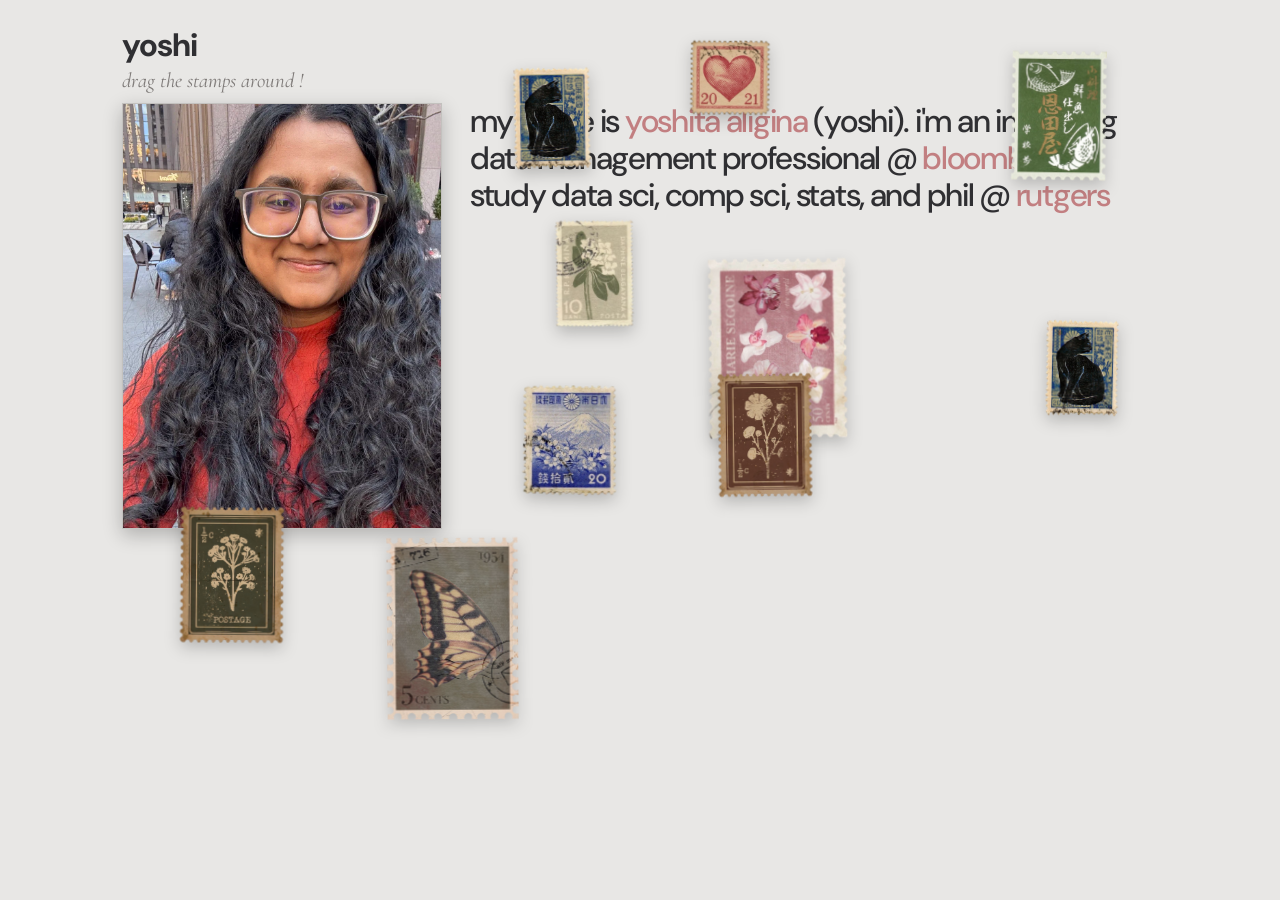
==== index.html @ 809a3d8d "restyle" ====
<!DOCTYPE html>
<html lang="en">
<head>
    <meta charset="UTF-8">
    <meta name="viewport" content="width=device-width, initial-scale=1.0">
    <title>Yoshi</title>
    <link href="https://fonts.googleapis.com/css2?family=DM+Sans:wght@400;500;700&family=Cormorant+Garamond:ital,wght@1,400;1,500&display=swap" rel="stylesheet">
    <link rel="stylesheet" href="style.css">
</head>
<body>
    <main class="editorial">
        <header class="intro-header">
            <h1>yoshi</h1>
            <p>drag the stamps around !</p>
        </header>

        <div class="hero">
            <div class="photo-wrap">
                <img src="images/yoshipfp.png" alt="Yoshita Aligina">
            </div>

            <div class="statement" id="statement">
                <p>my name is <span class="accent">yoshita aligina</span> (yoshi). i'm an incoming data management professional @ <span class="accent">bloomberg</span>. i study data sci, comp sci, stats, and phil @ <span class="accent">rutgers</span></p>
            </div>
        </div>

        <img class="stamp stamp-1" src="images/S1.png" alt="Decorative stamp 1" data-depth="1.2">
        <img class="stamp stamp-2" src="images/S2.png" alt="Decorative stamp 2" data-depth="0.6">
        <img class="stamp stamp-3" src="images/S3.png" alt="Decorative stamp 3" data-depth="0.9">
        <img class="stamp stamp-4" src="images/S4.png" alt="Decorative stamp 4" data-depth="1.4">
        <img class="stamp stamp-5" src="images/S5.png" alt="Decorative stamp 5" data-depth="0.7">
        <img class="stamp stamp-6" src="images/S6.png" alt="Decorative stamp 6" data-depth="1.1">
        <img class="stamp stamp-7" src="images/s7.png" alt="Decorative stamp 7" data-depth="0.5">
        <a class="stamp-link stamp-8-link" href="https://www.linkedin.com/in/yoshitaaligina/" target="_blank" rel="noopener noreferrer" aria-label="LinkedIn" data-depth="0.8">
            <img class="stamp stamp-8" src="images/s8.png" alt="LinkedIn stamp">
            <span class="stamp-hover-label">linkedin</span>
        </a>
        <a class="stamp-link stamp-9-link" href="https://docs.google.com/document/d/1sLyOLnfKQ4cF6L6sdd2yjP68HnDcfu0jtBPwLNmwqG8/edit?tab=t.0" target="_blank" rel="noopener noreferrer" aria-label="Resume" data-depth="1.0">
            <img class="stamp stamp-9" src="images/s9.png" alt="Resume stamp">
            <span class="stamp-hover-label">resume</span>
        </a>
        <a class="stamp-link stamp-about-link" href="about.html" aria-label="About me" data-depth="0.9">
            <img class="stamp stamp-about" src="images/S1.png" alt="About me stamp">
            <span class="stamp-hover-label">about me</span>
        </a>
    </main>

    <script src="main.js"></script>
</body>
</html>
---- style.css ----
* { margin: 0; padding: 0; box-sizing: border-box; }

:root {
    --bg: #e8e7e5;
    --ink: #2f2f32;
    --muted: #7f7b79;
    --accent: #c27f81;
    --soft-shadow: 0 6px 18px rgba(0, 0, 0, 0.24);
}

body {
    min-height: 100vh;
    font-family: 'DM Sans', sans-serif;
    color: var(--ink);
    background: var(--bg);
    overflow-x: hidden;
}

/* ─── Editorial layout (single column, stamps float over everything) ─── */
.editorial {
    position: relative;
    width: min(1100px, 100%);
    margin: 0 auto;
    padding: 30px 32px 80px;
    min-height: 100vh;
}

.intro-header h1 {
    font-size: clamp(1.9rem, 2.5vw, 2.9rem);
    line-height: 0.95;
    font-weight: 700;
    letter-spacing: -0.03em;
    margin-bottom: 8px;
}

.intro-header p {
    font-family: 'Cormorant Garamond', serif;
    font-style: italic;
    font-size: clamp(1.3rem, 1.6vw, 1.7rem);
    color: var(--muted);
}

.hero {
    display: flex;
    align-items: flex-start;
    gap: 28px;
    margin-top: 10px;
}

.photo-wrap {
    flex-shrink: 0;
    width: min(88%, 320px);
    border: 1px solid #c3c1be;
    box-shadow: var(--soft-shadow);
    position: relative;
    z-index: 2;
}

.photo-wrap img { width: 100%; height: auto; display: block; }

/* ─── Statement (pretext-managed text reflow area) ─── */
.statement {
    position: relative;
    flex: 1;
    min-width: 0;
    font-size: clamp(1.65rem, 2.5vw, 2.95rem);
    font-weight: 500;
    letter-spacing: -0.04em;
    line-height: 1.15;
    z-index: 1;
}

.statement p { margin: 0; }
.statement p + p { margin-top: 6px; }
.statement .accent { color: var(--accent); }

/* Pretext-rendered words (when JS takes over) */
.statement.pretext-active p { display: none; }

.flow-line {
    position: absolute;
    white-space: nowrap;
    will-change: transform;
}

/* ─── Stamps (scattered around the face) ─── */
.stamp-link {
    position: absolute;
    display: inline-block;
    line-height: 0;
    text-decoration: none;
    translate: 0 0;
    will-change: translate;
    z-index: 5;
}

.stamp-link .stamp {
    position: relative;
    display: block;
    top: 0; left: 0; right: auto;
    width: 100%;
    z-index: 1;
}

.stamp-hover-label {
    position: absolute;
    bottom: -8px;
    left: 50%;
    font-family: 'Cormorant Garamond', serif;
    font-style: italic;
    font-weight: 500;
    font-size: 1rem;
    color: var(--muted);
    opacity: 0;
    transform: translateX(-50%) translateY(4px);
    transition: opacity 320ms ease, transform 320ms ease;
    pointer-events: none;
    z-index: 2;
    white-space: nowrap;
}

.stamp-link:hover .stamp-hover-label,
.stamp-link:focus-visible .stamp-hover-label {
    opacity: 1;
    transform: translateX(-50%) translateY(0);
}

.stamp-link:hover, .stamp-link:focus-visible { z-index: 12; }

.stamp {
    position: absolute;
    width: 160px;
    filter: drop-shadow(0 6px 8px rgba(0, 0, 0, 0.22));
    transition: scale 220ms ease, filter 220ms ease;
    transform-origin: center center;
    cursor: grab;
    translate: 0 0;
    scale: 1;
    will-change: translate, rotate;
    z-index: 5;
}

.stamp:hover, .stamp.stamp-active {
    scale: 1.06;
    filter: drop-shadow(0 14px 14px rgba(0, 0, 0, 0.34));
    z-index: 10;
}

.stamp-grabbed, .stamp-grabbed .stamp { cursor: grabbing !important; }
.stamp.stamp-grabbed { filter: drop-shadow(0 20px 24px rgba(0, 0, 0, 0.32)); scale: 1.04; z-index: 20; }
.stamp-grabbed .stamp { filter: drop-shadow(0 20px 24px rgba(0, 0, 0, 0.32)); scale: 1.04; }

/* ─── Stamp positions: clustered around photo ─── */
.stamp-1 { top: 25px;  left: 370px; width: 185px; rotate: -0.8deg; }
.stamp-2 { top: 8px;   left: 570px; width: 140px; rotate: 0.6deg; }
.stamp-3 { top: 190px; left: 420px; width: 170px; rotate: -0.5deg; }
.stamp-4 { top: 15px;  right: 30px; width: 205px; rotate: 0.7deg; }
.stamp-5 { top: 210px; left: 610px; width: 155px; rotate: -0.6deg; }
.stamp-6 { top: 340px; left: 380px; width: 200px; rotate: 0.4deg; }
.stamp-7 { top: 360px; left: 600px; width: 150px; rotate: -0.7deg; }
.stamp-8-link { top: 490px; left: 60px;  width: 170px; }
.stamp-8 { rotate: 0.5deg; }
.stamp-9-link { top: 490px; left: 270px; width: 185px; aspect-ratio: 515 / 764; overflow: hidden; }
.stamp-9 { height: 100%; object-fit: cover; object-position: center 52%; rotate: -0.4deg; }
.stamp-about-link { top: 280px; right: 20px; width: 175px; }
.stamp-about { rotate: 1.2deg; }

/* ─── Kinetic text ─── */
.letter {
    display: inline-block;
    opacity: 0;
    translate: 0 10px;
    animation: letterIn 0.45s cubic-bezier(0.22, 1, 0.36, 1) forwards;
    animation-delay: calc(var(--i) * 55ms);
}
@keyframes letterIn { to { opacity: 1; translate: 0 0; } }

.text-fade {
    opacity: 0;
    translate: 0 6px;
    animation: fadeSlideIn 0.55s cubic-bezier(0.22, 1, 0.36, 1) forwards;
    animation-delay: var(--delay, 0ms);
}
@keyframes fadeSlideIn { to { opacity: 1; translate: 0 0; } }

/* ─── Responsive ─── */
@media (max-width: 900px) {
    .stamp-1 { left: 280px; width: 150px; }
    .stamp-2 { left: 440px; width: 120px; }
    .stamp-3 { left: 300px; width: 145px; }
    .stamp-4 { right: 10px; width: 165px; }
    .stamp-5 { left: 470px; width: 130px; }
    .stamp-6 { left: 280px; width: 170px; }
    .stamp-7 { left: 470px; width: 130px; }
    .stamp-8-link { top: 420px; width: 150px; }
    .stamp-9-link { top: 420px; left: 230px; width: 160px; }
    .stamp-about-link { top: 220px; right: 10px; width: 150px; }
    .photo-wrap { width: min(70%, 260px); }
}

@media (max-width: 760px) {
    .editorial { padding: 20px 16px 50px; }
    .intro-header p { font-size: 1.35rem; }
    .statement { font-size: clamp(1.3rem, 5.5vw, 2rem); }
    .photo-wrap { width: min(65%, 240px); }
    .stamp { width: 120px; }
    .stamp-1 { left: 230px; width: 130px; }
    .stamp-2 { left: 370px; width: 110px; }
    .stamp-3 { top: 160px; left: 250px; width: 120px; }
    .stamp-4 { right: 5px; width: 140px; }
    .stamp-5 { top: 180px; left: 390px; width: 110px; }
    .stamp-6 { top: 280px; left: 230px; width: 150px; }
    .stamp-7 { top: 290px; left: 400px; width: 115px; }
    .stamp-8-link { top: 370px; left: 30px; width: 130px; }
    .stamp-9-link { top: 370px; left: 190px; width: 140px; }
    .stamp-about-link { top: 180px; right: 5px; width: 130px; }
    .stamp-hover-label { font-size: 0.85rem; }
}

@media (max-width: 480px) {
    .editorial { padding: 16px 12px 40px; }
    .intro-header h1 { font-size: 1.7rem; }
    .statement { font-size: clamp(1.1rem, 5vw, 1.6rem); }
    .photo-wrap { width: min(75%, 200px); }
    .stamp { width: 100px; }
    .stamp-1 { left: 190px; width: 110px; }
    .stamp-2 { left: 310px; width: 95px; }
    .stamp-3 { top: 140px; left: 210px; width: 100px; }
    .stamp-4 { right: 0; width: 120px; }
    .stamp-5 { top: 160px; left: 330px; width: 95px; }
    .stamp-6 { top: 240px; left: 190px; width: 130px; }
    .stamp-7 { top: 250px; left: 340px; width: 100px; }
    .stamp-8-link { top: 320px; left: 10px; width: 110px; }
    .stamp-9-link { top: 320px; left: 140px; width: 120px; }
    .stamp-about-link { top: 155px; right: 2px; width: 110px; }
}
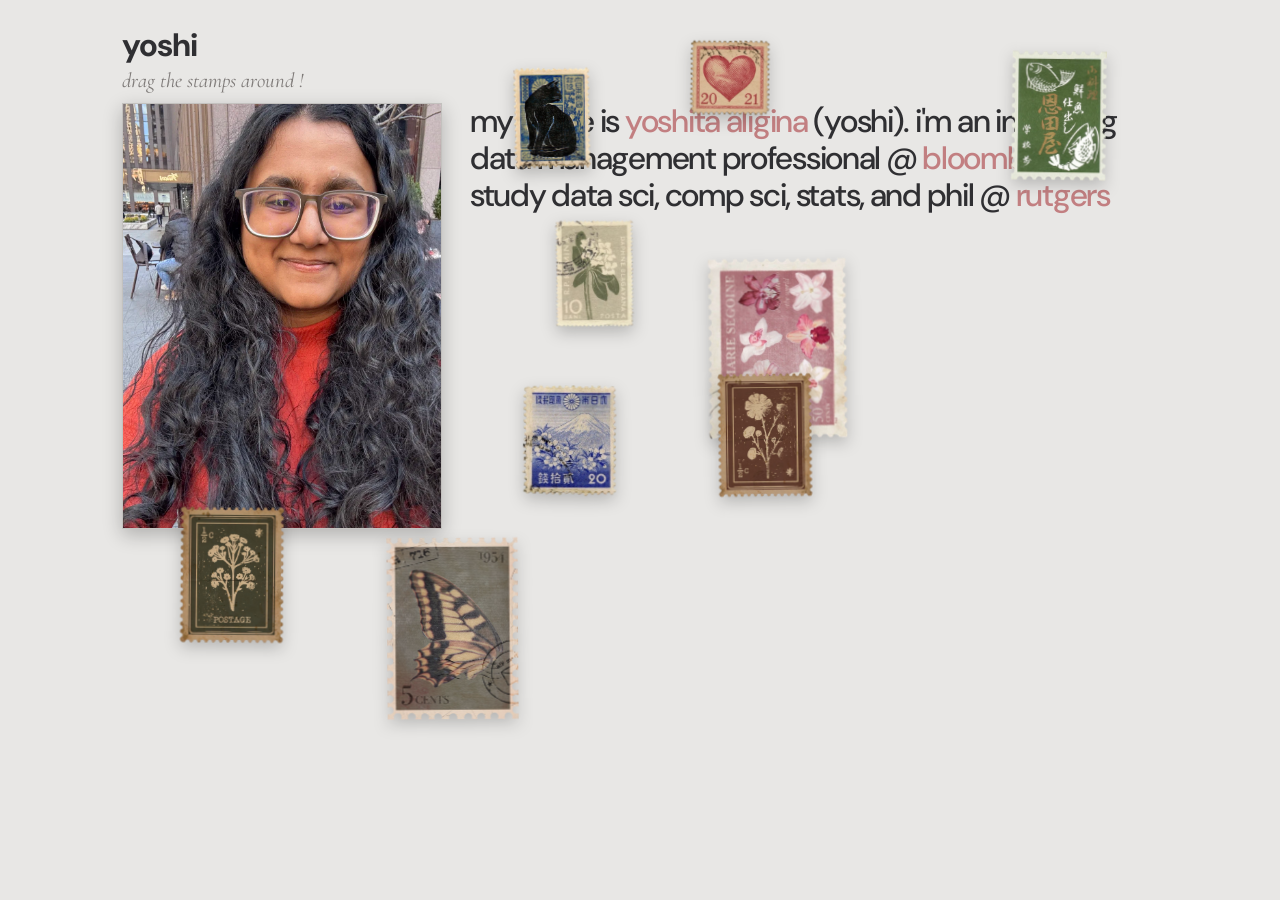
==== commit bb61dea0: "stamp" ====
--- a/index.html
+++ b/index.html
@@ -30,7 +30,10 @@
         <img class="stamp stamp-4" src="images/S4.png" alt="Decorative stamp 4" data-depth="1.4">
         <img class="stamp stamp-5" src="images/S5.png" alt="Decorative stamp 5" data-depth="0.7">
         <img class="stamp stamp-6" src="images/S6.png" alt="Decorative stamp 6" data-depth="1.1">
-        <img class="stamp stamp-7" src="images/s7.png" alt="Decorative stamp 7" data-depth="0.5">
+        <a class="stamp-link stamp-7-link" href="about.html" aria-label="About me" data-depth="0.5">
+            <img class="stamp stamp-7" src="images/s7.png" alt="About me stamp">
+            <span class="stamp-hover-label">about me</span>
+        </a>
         <a class="stamp-link stamp-8-link" href="https://www.linkedin.com/in/yoshitaaligina/" target="_blank" rel="noopener noreferrer" aria-label="LinkedIn" data-depth="0.8">
             <img class="stamp stamp-8" src="images/s8.png" alt="LinkedIn stamp">
             <span class="stamp-hover-label">linkedin</span>
@@ -39,10 +42,6 @@
             <img class="stamp stamp-9" src="images/s9.png" alt="Resume stamp">
             <span class="stamp-hover-label">resume</span>
         </a>
-        <a class="stamp-link stamp-about-link" href="about.html" aria-label="About me" data-depth="0.9">
-            <img class="stamp stamp-about" src="images/S1.png" alt="About me stamp">
-            <span class="stamp-hover-label">about me</span>
-        </a>
     </main>
 
     <script src="main.js"></script>
--- a/style.css
+++ b/style.css
@@ -157,13 +157,12 @@
 .stamp-4 { top: 15px;  right: 30px; width: 205px; rotate: 0.7deg; }
 .stamp-5 { top: 210px; left: 610px; width: 155px; rotate: -0.6deg; }
 .stamp-6 { top: 340px; left: 380px; width: 200px; rotate: 0.4deg; }
-.stamp-7 { top: 360px; left: 600px; width: 150px; rotate: -0.7deg; }
+.stamp-7-link { top: 360px; left: 600px; width: 150px; }
+.stamp-7 { rotate: -0.7deg; }
 .stamp-8-link { top: 490px; left: 60px;  width: 170px; }
 .stamp-8 { rotate: 0.5deg; }
 .stamp-9-link { top: 490px; left: 270px; width: 185px; aspect-ratio: 515 / 764; overflow: hidden; }
 .stamp-9 { height: 100%; object-fit: cover; object-position: center 52%; rotate: -0.4deg; }
-.stamp-about-link { top: 280px; right: 20px; width: 175px; }
-.stamp-about { rotate: 1.2deg; }
 
 /* ─── Kinetic text ─── */
 .letter {
@@ -191,10 +190,9 @@
     .stamp-4 { right: 10px; width: 165px; }
     .stamp-5 { left: 470px; width: 130px; }
     .stamp-6 { left: 280px; width: 170px; }
-    .stamp-7 { left: 470px; width: 130px; }
+    .stamp-7-link { left: 470px; width: 130px; }
     .stamp-8-link { top: 420px; width: 150px; }
     .stamp-9-link { top: 420px; left: 230px; width: 160px; }
-    .stamp-about-link { top: 220px; right: 10px; width: 150px; }
     .photo-wrap { width: min(70%, 260px); }
 }
 
@@ -210,10 +208,9 @@
     .stamp-4 { right: 5px; width: 140px; }
     .stamp-5 { top: 180px; left: 390px; width: 110px; }
     .stamp-6 { top: 280px; left: 230px; width: 150px; }
-    .stamp-7 { top: 290px; left: 400px; width: 115px; }
+    .stamp-7-link { top: 290px; left: 400px; width: 115px; }
     .stamp-8-link { top: 370px; left: 30px; width: 130px; }
     .stamp-9-link { top: 370px; left: 190px; width: 140px; }
-    .stamp-about-link { top: 180px; right: 5px; width: 130px; }
     .stamp-hover-label { font-size: 0.85rem; }
 }
 
@@ -229,8 +226,7 @@
     .stamp-4 { right: 0; width: 120px; }
     .stamp-5 { top: 160px; left: 330px; width: 95px; }
     .stamp-6 { top: 240px; left: 190px; width: 130px; }
-    .stamp-7 { top: 250px; left: 340px; width: 100px; }
+    .stamp-7-link { top: 250px; left: 340px; width: 100px; }
     .stamp-8-link { top: 320px; left: 10px; width: 110px; }
     .stamp-9-link { top: 320px; left: 140px; width: 120px; }
-    .stamp-about-link { top: 155px; right: 2px; width: 110px; }
-}
+}
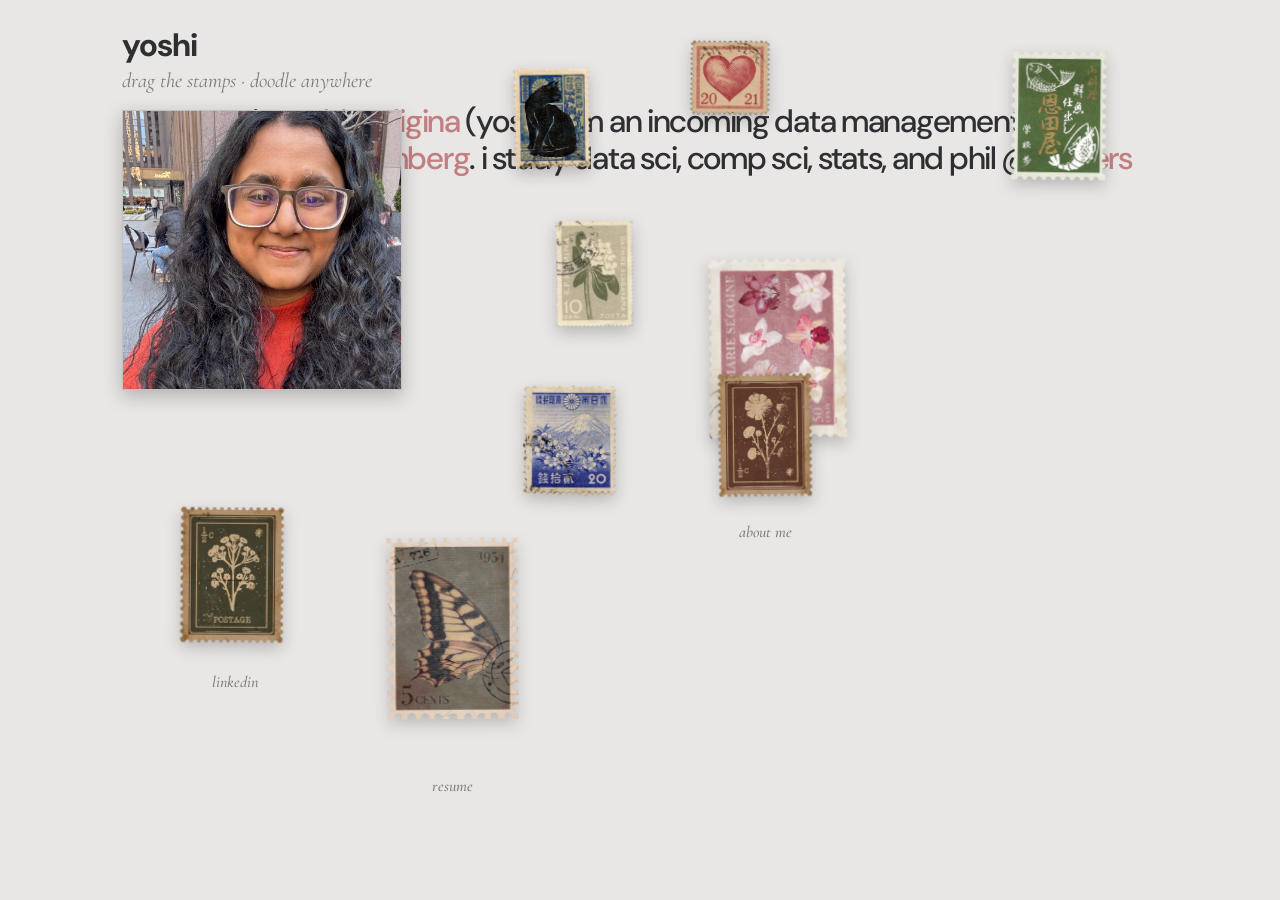
==== commit f65314f0: "visual update" ====
--- a/index.html
+++ b/index.html
@@ -11,17 +11,15 @@
     <main class="editorial">
         <header class="intro-header">
             <h1>yoshi</h1>
-            <p>drag the stamps around !</p>
+            <p>drag the stamps &middot; doodle anywhere</p>
         </header>
 
-        <div class="hero">
-            <div class="photo-wrap">
-                <img src="images/yoshipfp.png" alt="Yoshita Aligina">
-            </div>
+        <div class="photo-wrap" data-depth="0.5">
+            <img src="images/yoshipfp.png" alt="Yoshita Aligina">
+        </div>
 
-            <div class="statement" id="statement">
-                <p>my name is <span class="accent">yoshita aligina</span> (yoshi). i'm an incoming data management professional @ <span class="accent">bloomberg</span>. i study data sci, comp sci, stats, and phil @ <span class="accent">rutgers</span></p>
-            </div>
+        <div class="statement" id="statement">
+            <p>my name is <span class="accent">yoshita aligina</span> (yoshi). i'm an incoming data management professional @ <span class="accent">bloomberg</span>. i study data sci, comp sci, stats, and phil @ <span class="accent">rutgers</span></p>
         </div>
 
         <img class="stamp stamp-1" src="images/S1.png" alt="Decorative stamp 1" data-depth="1.2">
--- a/style.css
+++ b/style.css
@@ -40,28 +40,49 @@
     color: var(--muted);
 }
 
-.hero {
-    display: flex;
-    align-items: flex-start;
-    gap: 28px;
-    margin-top: 10px;
-}
-
+/* ─── Photo (cropped to square, draggable like a stamp) ─── */
 .photo-wrap {
-    flex-shrink: 0;
-    width: min(88%, 320px);
+    position: absolute;
+    top: 110px;
+    left: 32px;
+    width: 280px;
+    aspect-ratio: 1 / 1;
+    overflow: hidden;
     border: 1px solid #c3c1be;
     box-shadow: var(--soft-shadow);
-    position: relative;
-    z-index: 2;
-}
-
-.photo-wrap img { width: 100%; height: auto; display: block; }
+    z-index: 4;
+    cursor: grab;
+    translate: 0 0;
+    will-change: translate, rotate;
+    transform-origin: center center;
+    transition: scale 220ms ease, box-shadow 220ms ease;
+    scale: 1;
+}
+
+.photo-wrap:hover { scale: 1.015; }
+
+.photo-wrap.stamp-grabbed {
+    cursor: grabbing !important;
+    z-index: 18;
+    scale: 1.02;
+    box-shadow: 0 18px 30px rgba(0, 0, 0, 0.28);
+}
+
+.photo-wrap img {
+    width: 100%;
+    height: 100%;
+    object-fit: cover;
+    object-position: center top;
+    display: block;
+    pointer-events: none;
+    user-select: none;
+    -webkit-user-drag: none;
+}
 
 /* ─── Statement (pretext-managed text reflow area) ─── */
 .statement {
     position: relative;
-    flex: 1;
+    margin-top: 10px;
     min-width: 0;
     font-size: clamp(1.65rem, 2.5vw, 2.95rem);
     font-weight: 500;
@@ -104,16 +125,16 @@
 
 .stamp-hover-label {
     position: absolute;
-    bottom: -8px;
+    bottom: -22px;
     left: 50%;
     font-family: 'Cormorant Garamond', serif;
     font-style: italic;
     font-weight: 500;
     font-size: 1rem;
     color: var(--muted);
-    opacity: 0;
-    transform: translateX(-50%) translateY(4px);
-    transition: opacity 320ms ease, transform 320ms ease;
+    opacity: 1;
+    transform: translateX(-50%) translateY(0);
+    transition: color 200ms ease, transform 200ms ease;
     pointer-events: none;
     z-index: 2;
     white-space: nowrap;
@@ -121,8 +142,8 @@
 
 .stamp-link:hover .stamp-hover-label,
 .stamp-link:focus-visible .stamp-hover-label {
-    opacity: 1;
-    transform: translateX(-50%) translateY(0);
+    color: var(--ink);
+    transform: translateX(-50%) translateY(-2px);
 }
 
 .stamp-link:hover, .stamp-link:focus-visible { z-index: 12; }
@@ -150,6 +171,41 @@
 .stamp.stamp-grabbed { filter: drop-shadow(0 20px 24px rgba(0, 0, 0, 0.32)); scale: 1.04; z-index: 20; }
 .stamp-grabbed .stamp { filter: drop-shadow(0 20px 24px rgba(0, 0, 0, 0.32)); scale: 1.04; }
 
+/* ─── Doodle layer (text reflows around your strokes) ─── */
+.doodle-canvas {
+    position: absolute;
+    top: 0;
+    left: 0;
+    pointer-events: none;
+    z-index: 3;
+}
+
+.doodle-cursor-area { cursor: crosshair; }
+
+.doodle-clear {
+    position: fixed;
+    bottom: 18px;
+    right: 18px;
+    background: rgba(232, 231, 229, 0.78);
+    border: 1px solid #c3c1be;
+    color: var(--muted);
+    font-family: 'Cormorant Garamond', serif;
+    font-style: italic;
+    font-size: 0.98rem;
+    padding: 6px 16px;
+    border-radius: 999px;
+    cursor: pointer;
+    z-index: 30;
+    backdrop-filter: blur(6px);
+    -webkit-backdrop-filter: blur(6px);
+    opacity: 0;
+    transform: translateY(8px);
+    transition: opacity 320ms ease, transform 320ms ease, color 200ms ease, border-color 200ms ease, background 200ms ease;
+    pointer-events: none;
+}
+.doodle-clear.visible { opacity: 1; transform: translateY(0); pointer-events: auto; }
+.doodle-clear:hover { color: var(--ink); border-color: var(--ink); background: rgba(232, 231, 229, 0.95); }
+
 /* ─── Stamp positions: clustered around photo ─── */
 .stamp-1 { top: 25px;  left: 370px; width: 185px; rotate: -0.8deg; }
 .stamp-2 { top: 8px;   left: 570px; width: 140px; rotate: 0.6deg; }
@@ -158,10 +214,10 @@
 .stamp-5 { top: 210px; left: 610px; width: 155px; rotate: -0.6deg; }
 .stamp-6 { top: 340px; left: 380px; width: 200px; rotate: 0.4deg; }
 .stamp-7-link { top: 360px; left: 600px; width: 150px; }
-.stamp-7 { rotate: -0.7deg; }
+.stamp-link.stamp-7-link .stamp-7 { rotate: -0.7deg; width: 150px; height: auto; }
 .stamp-8-link { top: 490px; left: 60px;  width: 170px; }
 .stamp-8 { rotate: 0.5deg; }
-.stamp-9-link { top: 490px; left: 270px; width: 185px; aspect-ratio: 515 / 764; overflow: hidden; }
+.stamp-9-link { top: 490px; left: 270px; width: 185px; aspect-ratio: 515 / 764; }
 .stamp-9 { height: 100%; object-fit: cover; object-position: center 52%; rotate: -0.4deg; }
 
 /* ─── Kinetic text ─── */
@@ -191,16 +247,17 @@
     .stamp-5 { left: 470px; width: 130px; }
     .stamp-6 { left: 280px; width: 170px; }
     .stamp-7-link { left: 470px; width: 130px; }
+    .stamp-link.stamp-7-link .stamp-7 { width: 130px; }
     .stamp-8-link { top: 420px; width: 150px; }
     .stamp-9-link { top: 420px; left: 230px; width: 160px; }
-    .photo-wrap { width: min(70%, 260px); }
+    .photo-wrap { top: 100px; left: 24px; width: 240px; }
 }
 
 @media (max-width: 760px) {
     .editorial { padding: 20px 16px 50px; }
     .intro-header p { font-size: 1.35rem; }
     .statement { font-size: clamp(1.3rem, 5.5vw, 2rem); }
-    .photo-wrap { width: min(65%, 240px); }
+    .photo-wrap { top: 90px; left: 16px; width: 200px; }
     .stamp { width: 120px; }
     .stamp-1 { left: 230px; width: 130px; }
     .stamp-2 { left: 370px; width: 110px; }
@@ -209,6 +266,7 @@
     .stamp-5 { top: 180px; left: 390px; width: 110px; }
     .stamp-6 { top: 280px; left: 230px; width: 150px; }
     .stamp-7-link { top: 290px; left: 400px; width: 115px; }
+    .stamp-link.stamp-7-link .stamp-7 { width: 115px; }
     .stamp-8-link { top: 370px; left: 30px; width: 130px; }
     .stamp-9-link { top: 370px; left: 190px; width: 140px; }
     .stamp-hover-label { font-size: 0.85rem; }
@@ -218,7 +276,7 @@
     .editorial { padding: 16px 12px 40px; }
     .intro-header h1 { font-size: 1.7rem; }
     .statement { font-size: clamp(1.1rem, 5vw, 1.6rem); }
-    .photo-wrap { width: min(75%, 200px); }
+    .photo-wrap { top: 80px; left: 12px; width: 160px; }
     .stamp { width: 100px; }
     .stamp-1 { left: 190px; width: 110px; }
     .stamp-2 { left: 310px; width: 95px; }
@@ -227,6 +285,7 @@
     .stamp-5 { top: 160px; left: 330px; width: 95px; }
     .stamp-6 { top: 240px; left: 190px; width: 130px; }
     .stamp-7-link { top: 250px; left: 340px; width: 100px; }
+    .stamp-link.stamp-7-link .stamp-7 { width: 100px; }
     .stamp-8-link { top: 320px; left: 10px; width: 110px; }
     .stamp-9-link { top: 320px; left: 140px; width: 120px; }
 }
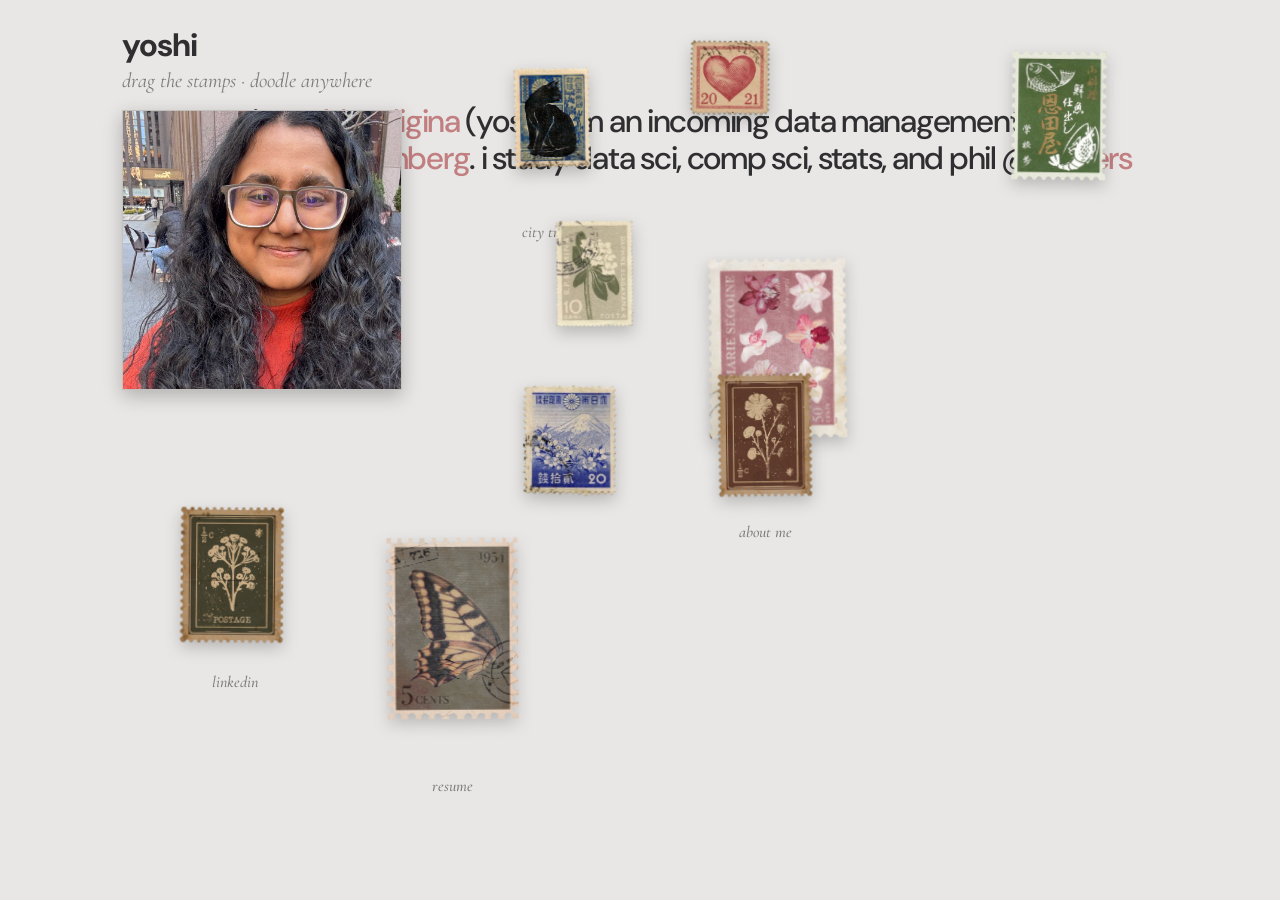
==== commit c323b7fd: "UPDATE" ====
--- a/index.html
+++ b/index.html
@@ -22,7 +22,10 @@
             <p>my name is <span class="accent">yoshita aligina</span> (yoshi). i'm an incoming data management professional @ <span class="accent">bloomberg</span>. i study data sci, comp sci, stats, and phil @ <span class="accent">rutgers</span></p>
         </div>
 
-        <img class="stamp stamp-1" src="images/S1.png" alt="Decorative stamp 1" data-depth="1.2">
+        <a class="stamp-link stamp-1-link" href="https://github.com/YoshiAligina/CS428/tree/main" target="_blank" rel="noopener noreferrer" aria-label="City Traffic project" data-depth="1.2">
+            <img class="stamp stamp-1" src="images/S1.png" alt="City Traffic project stamp">
+            <span class="stamp-hover-label">city traffic</span>
+        </a>
         <img class="stamp stamp-2" src="images/S2.png" alt="Decorative stamp 2" data-depth="0.6">
         <img class="stamp stamp-3" src="images/S3.png" alt="Decorative stamp 3" data-depth="0.9">
         <img class="stamp stamp-4" src="images/S4.png" alt="Decorative stamp 4" data-depth="1.4">
--- a/style.css
+++ b/style.css
@@ -207,7 +207,8 @@
 .doodle-clear:hover { color: var(--ink); border-color: var(--ink); background: rgba(232, 231, 229, 0.95); }
 
 /* ─── Stamp positions: clustered around photo ─── */
-.stamp-1 { top: 25px;  left: 370px; width: 185px; rotate: -0.8deg; }
+.stamp-1-link { top: 25px;  left: 370px; width: 185px; }
+.stamp-link.stamp-1-link .stamp-1 { width: 185px; height: auto; rotate: -0.8deg; }
 .stamp-2 { top: 8px;   left: 570px; width: 140px; rotate: 0.6deg; }
 .stamp-3 { top: 190px; left: 420px; width: 170px; rotate: -0.5deg; }
 .stamp-4 { top: 15px;  right: 30px; width: 205px; rotate: 0.7deg; }
@@ -240,7 +241,8 @@
 
 /* ─── Responsive ─── */
 @media (max-width: 900px) {
-    .stamp-1 { left: 280px; width: 150px; }
+    .stamp-1-link { left: 280px; width: 150px; }
+    .stamp-link.stamp-1-link .stamp-1 { width: 150px; }
     .stamp-2 { left: 440px; width: 120px; }
     .stamp-3 { left: 300px; width: 145px; }
     .stamp-4 { right: 10px; width: 165px; }
@@ -259,7 +261,8 @@
     .statement { font-size: clamp(1.3rem, 5.5vw, 2rem); }
     .photo-wrap { top: 90px; left: 16px; width: 200px; }
     .stamp { width: 120px; }
-    .stamp-1 { left: 230px; width: 130px; }
+    .stamp-1-link { left: 230px; width: 130px; }
+    .stamp-link.stamp-1-link .stamp-1 { width: 130px; }
     .stamp-2 { left: 370px; width: 110px; }
     .stamp-3 { top: 160px; left: 250px; width: 120px; }
     .stamp-4 { right: 5px; width: 140px; }
@@ -278,7 +281,8 @@
     .statement { font-size: clamp(1.1rem, 5vw, 1.6rem); }
     .photo-wrap { top: 80px; left: 12px; width: 160px; }
     .stamp { width: 100px; }
-    .stamp-1 { left: 190px; width: 110px; }
+    .stamp-1-link { left: 190px; width: 110px; }
+    .stamp-link.stamp-1-link .stamp-1 { width: 110px; }
     .stamp-2 { left: 310px; width: 95px; }
     .stamp-3 { top: 140px; left: 210px; width: 100px; }
     .stamp-4 { right: 0; width: 120px; }
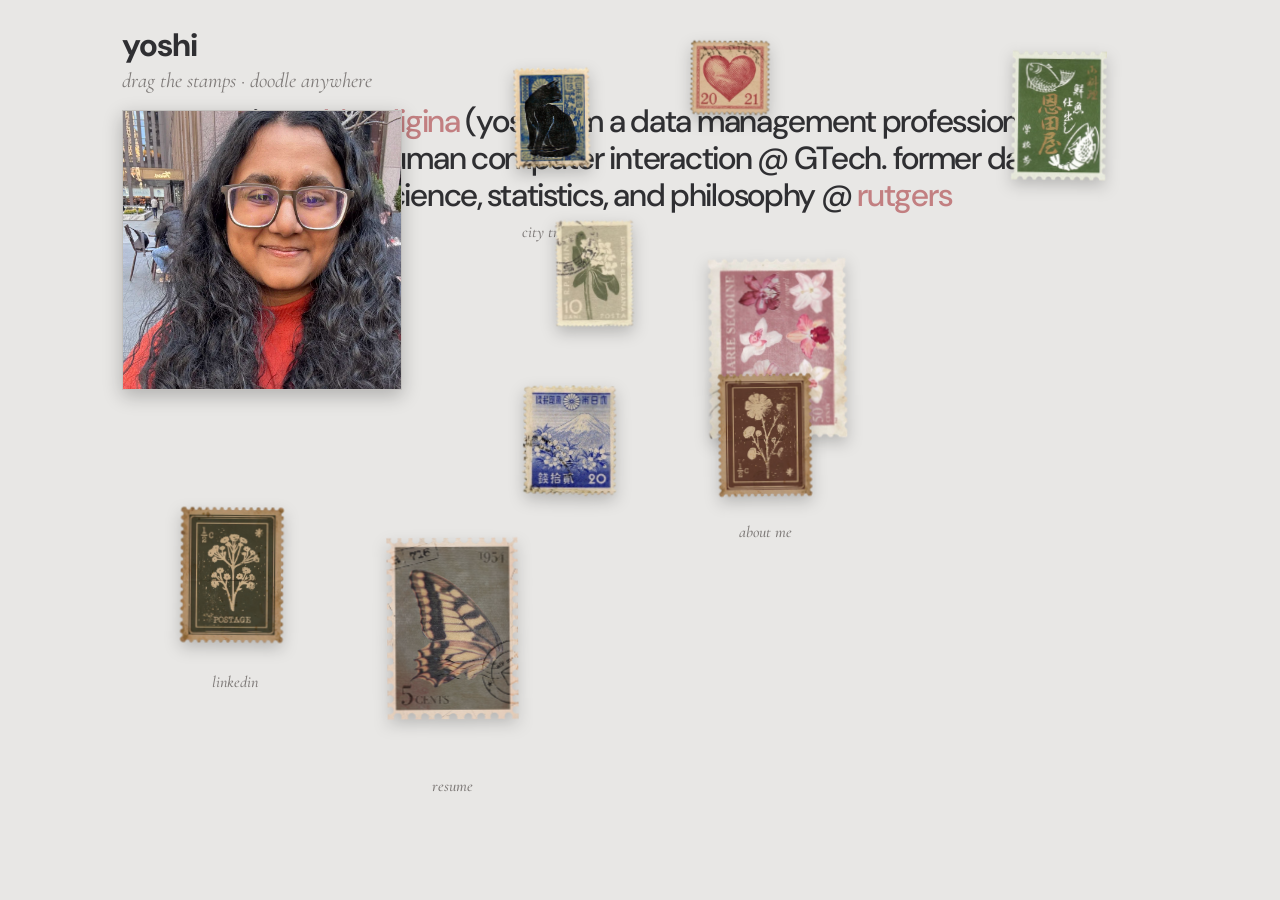
==== commit 6977b533: "Update index.html" ====
--- a/index.html
+++ b/index.html
@@ -19,7 +19,7 @@
         </div>
 
         <div class="statement" id="statement">
-            <p>my name is <span class="accent">yoshita aligina</span> (yoshi). i'm an incoming data management professional @ <span class="accent">bloomberg</span>. i study data sci, comp sci, stats, and phil @ <span class="accent">rutgers</span></p>
+            <p>my name is <span class="accent">yoshita aligina</span> (yoshi). i'm a data management professional @ <span class="accent">bloomberg</span>. i study human computer interaction @ GTech. former data science, computer science, statistics, and philosophy @ <span class="accent">rutgers</span></p>
         </div>
 
         <a class="stamp-link stamp-1-link" href="https://github.com/YoshiAligina/CS428/tree/main" target="_blank" rel="noopener noreferrer" aria-label="City Traffic project" data-depth="1.2">
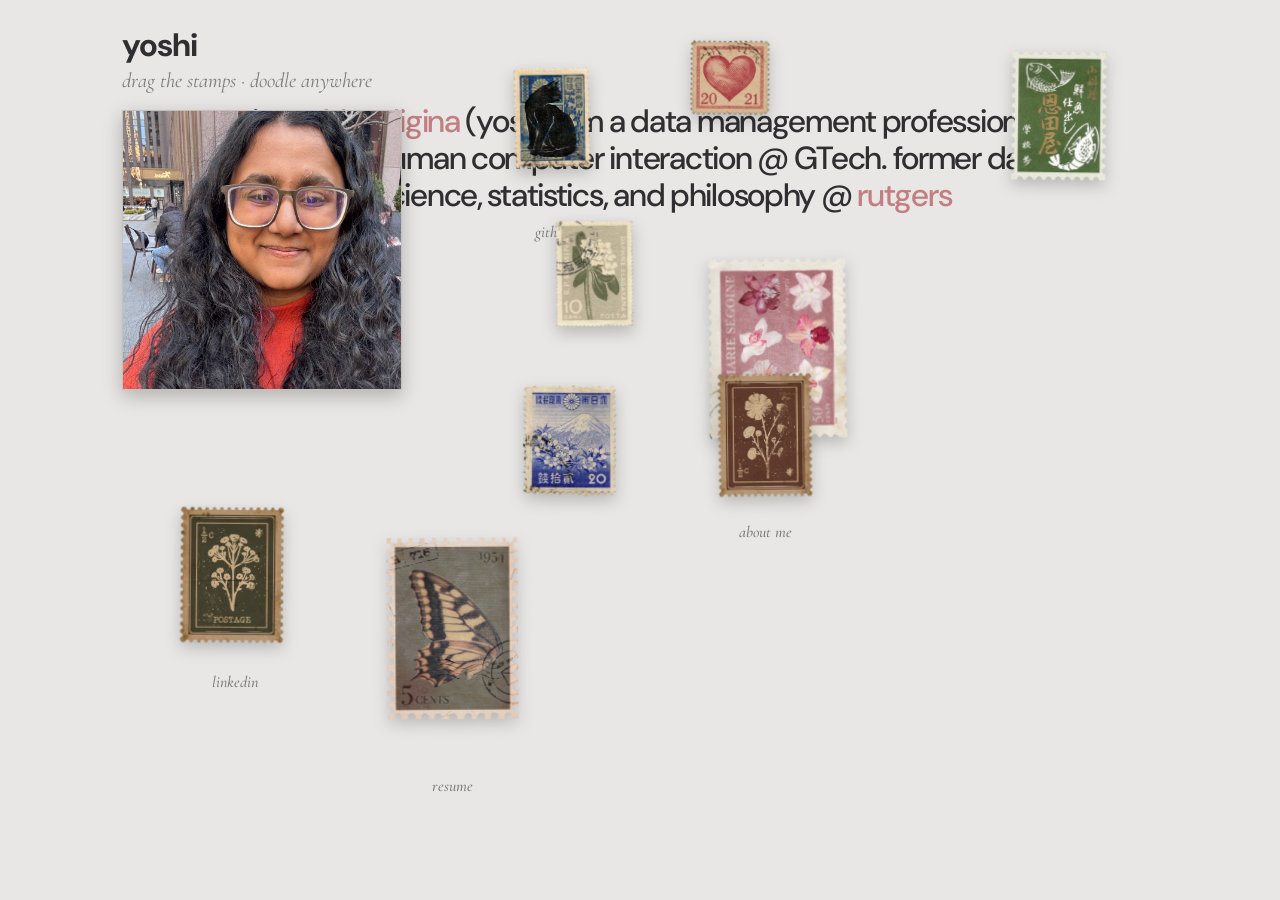
==== commit ea0d5676: "Update index.html" ====
--- a/index.html
+++ b/index.html
@@ -22,9 +22,9 @@
             <p>my name is <span class="accent">yoshita aligina</span> (yoshi). i'm a data management professional @ <span class="accent">bloomberg</span>. i study human computer interaction @ GTech. former data science, computer science, statistics, and philosophy @ <span class="accent">rutgers</span></p>
         </div>
 
-        <a class="stamp-link stamp-1-link" href="https://github.com/YoshiAligina/CS428/tree/main" target="_blank" rel="noopener noreferrer" aria-label="City Traffic project" data-depth="1.2">
-            <img class="stamp stamp-1" src="images/S1.png" alt="City Traffic project stamp">
-            <span class="stamp-hover-label">city traffic</span>
+        <a class="stamp-link stamp-1-link" href="https://github.com/YoshiAligina" target="_blank" rel="noopener noreferrer" aria-label="GitHub" data-depth="1.2">
+            <img class="stamp stamp-1" src="images/S1.png" alt="GitHub stamp">
+            <span class="stamp-hover-label">github</span>
         </a>
         <img class="stamp stamp-2" src="images/S2.png" alt="Decorative stamp 2" data-depth="0.6">
         <img class="stamp stamp-3" src="images/S3.png" alt="Decorative stamp 3" data-depth="0.9">
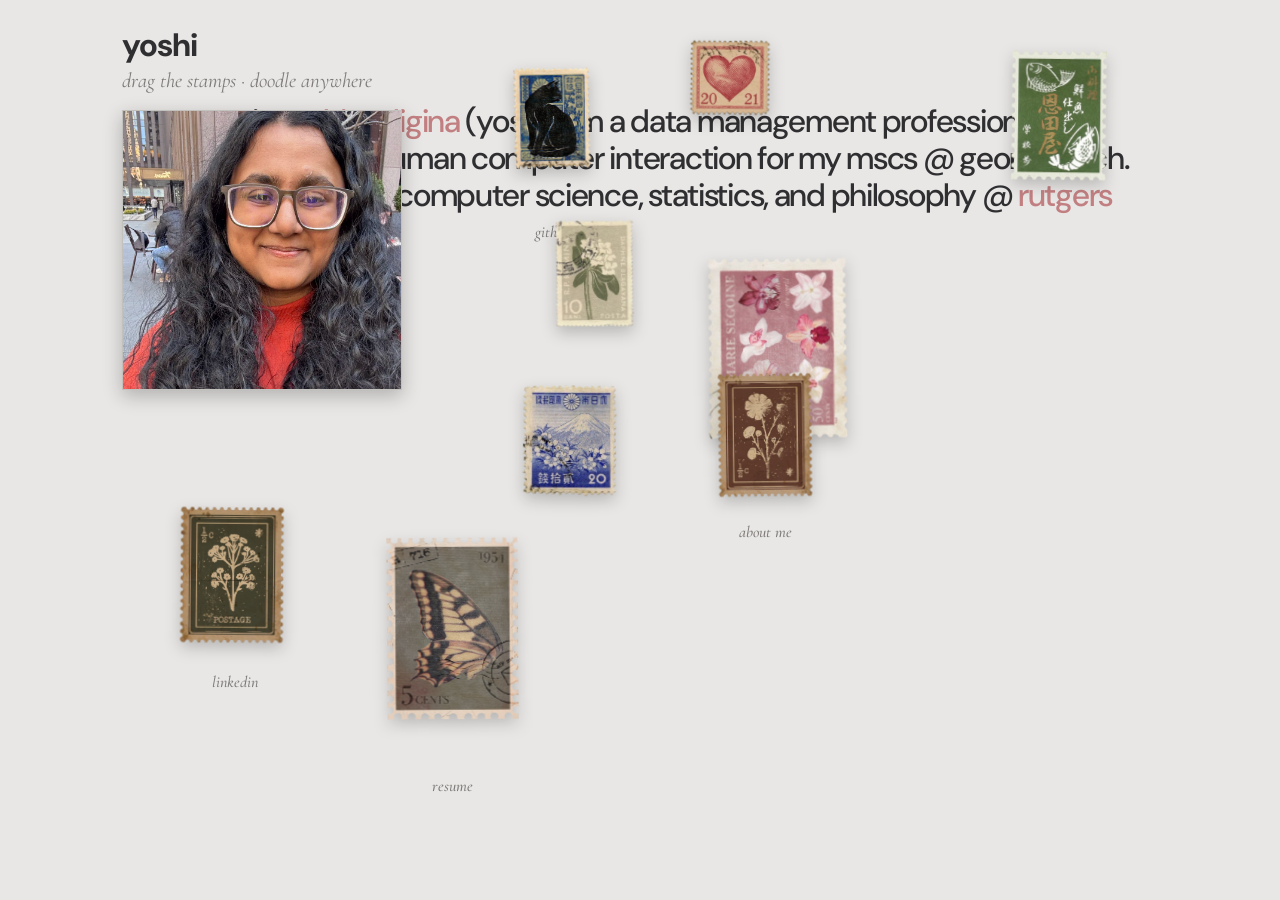
==== commit 0edc4c49: "Update index.html" ====
--- a/index.html
+++ b/index.html
@@ -19,7 +19,7 @@
         </div>
 
         <div class="statement" id="statement">
-            <p>my name is <span class="accent">yoshita aligina</span> (yoshi). i'm a data management professional @ <span class="accent">bloomberg</span>. i study human computer interaction @ GTech. former data science, computer science, statistics, and philosophy @ <span class="accent">rutgers</span></p>
+            <p>my name is <span class="accent">yoshita aligina</span> (yoshi). i'm a data management professional @ <span class="accent">bloomberg</span>. i study human computer interaction for my mscs @ georgia tech. former data science, computer science, statistics, and philosophy @ <span class="accent">rutgers</span></p>
         </div>
 
         <a class="stamp-link stamp-1-link" href="https://github.com/YoshiAligina" target="_blank" rel="noopener noreferrer" aria-label="GitHub" data-depth="1.2">
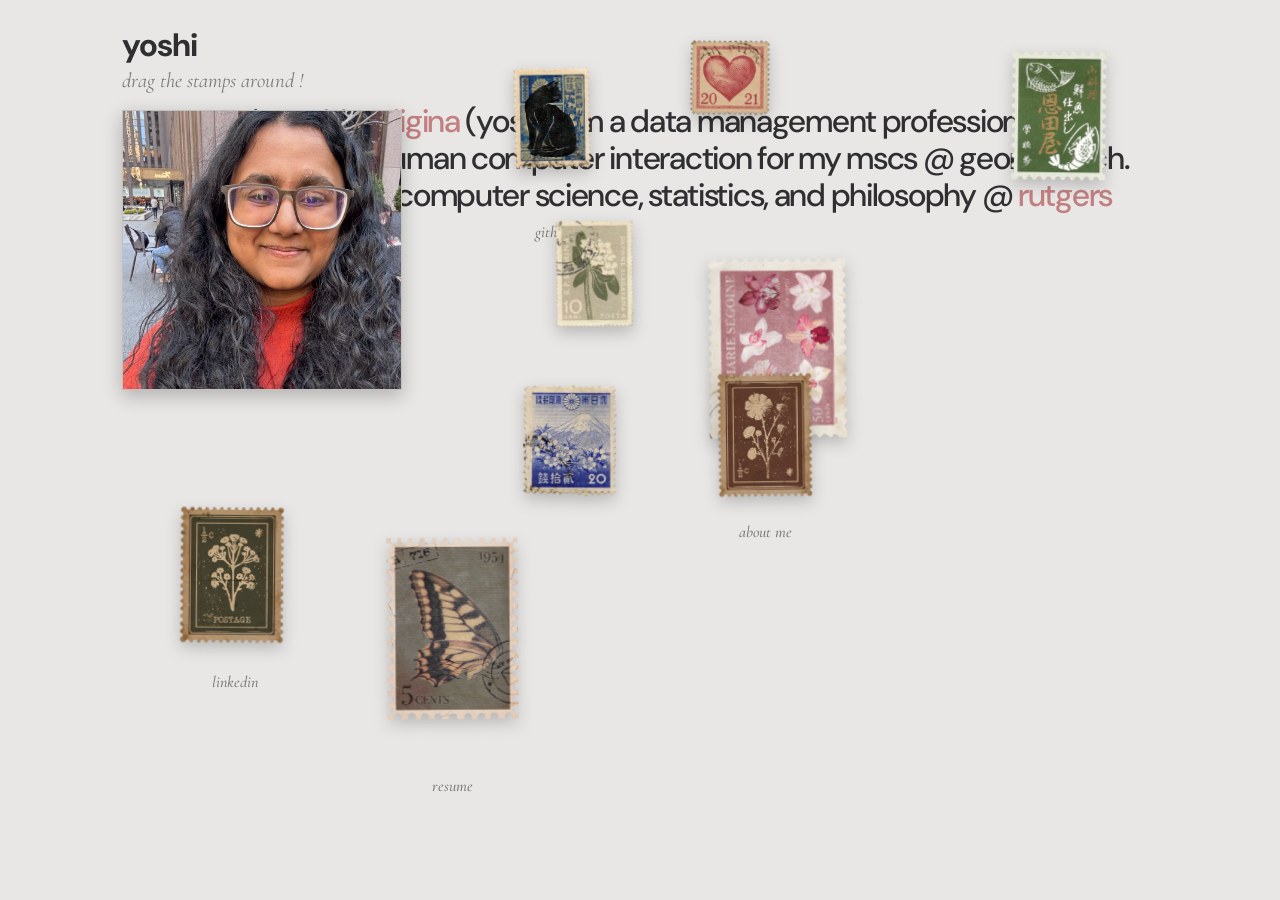
==== commit 2a7135c6: "kill doodlebob" ====
--- a/index.html
+++ b/index.html
@@ -11,7 +11,7 @@
     <main class="editorial">
         <header class="intro-header">
             <h1>yoshi</h1>
-            <p>drag the stamps &middot; doodle anywhere</p>
+            <p>drag the stamps around !</p>
         </header>
 
         <div class="photo-wrap" data-depth="0.5">
--- a/style.css
+++ b/style.css
@@ -171,40 +171,6 @@
 .stamp.stamp-grabbed { filter: drop-shadow(0 20px 24px rgba(0, 0, 0, 0.32)); scale: 1.04; z-index: 20; }
 .stamp-grabbed .stamp { filter: drop-shadow(0 20px 24px rgba(0, 0, 0, 0.32)); scale: 1.04; }
 
-/* ─── Doodle layer (text reflows around your strokes) ─── */
-.doodle-canvas {
-    position: absolute;
-    top: 0;
-    left: 0;
-    pointer-events: none;
-    z-index: 3;
-}
-
-.doodle-cursor-area { cursor: crosshair; }
-
-.doodle-clear {
-    position: fixed;
-    bottom: 18px;
-    right: 18px;
-    background: rgba(232, 231, 229, 0.78);
-    border: 1px solid #c3c1be;
-    color: var(--muted);
-    font-family: 'Cormorant Garamond', serif;
-    font-style: italic;
-    font-size: 0.98rem;
-    padding: 6px 16px;
-    border-radius: 999px;
-    cursor: pointer;
-    z-index: 30;
-    backdrop-filter: blur(6px);
-    -webkit-backdrop-filter: blur(6px);
-    opacity: 0;
-    transform: translateY(8px);
-    transition: opacity 320ms ease, transform 320ms ease, color 200ms ease, border-color 200ms ease, background 200ms ease;
-    pointer-events: none;
-}
-.doodle-clear.visible { opacity: 1; transform: translateY(0); pointer-events: auto; }
-.doodle-clear:hover { color: var(--ink); border-color: var(--ink); background: rgba(232, 231, 229, 0.95); }
 
 /* ─── Stamp positions: clustered around photo ─── */
 .stamp-1-link { top: 25px;  left: 370px; width: 185px; }
